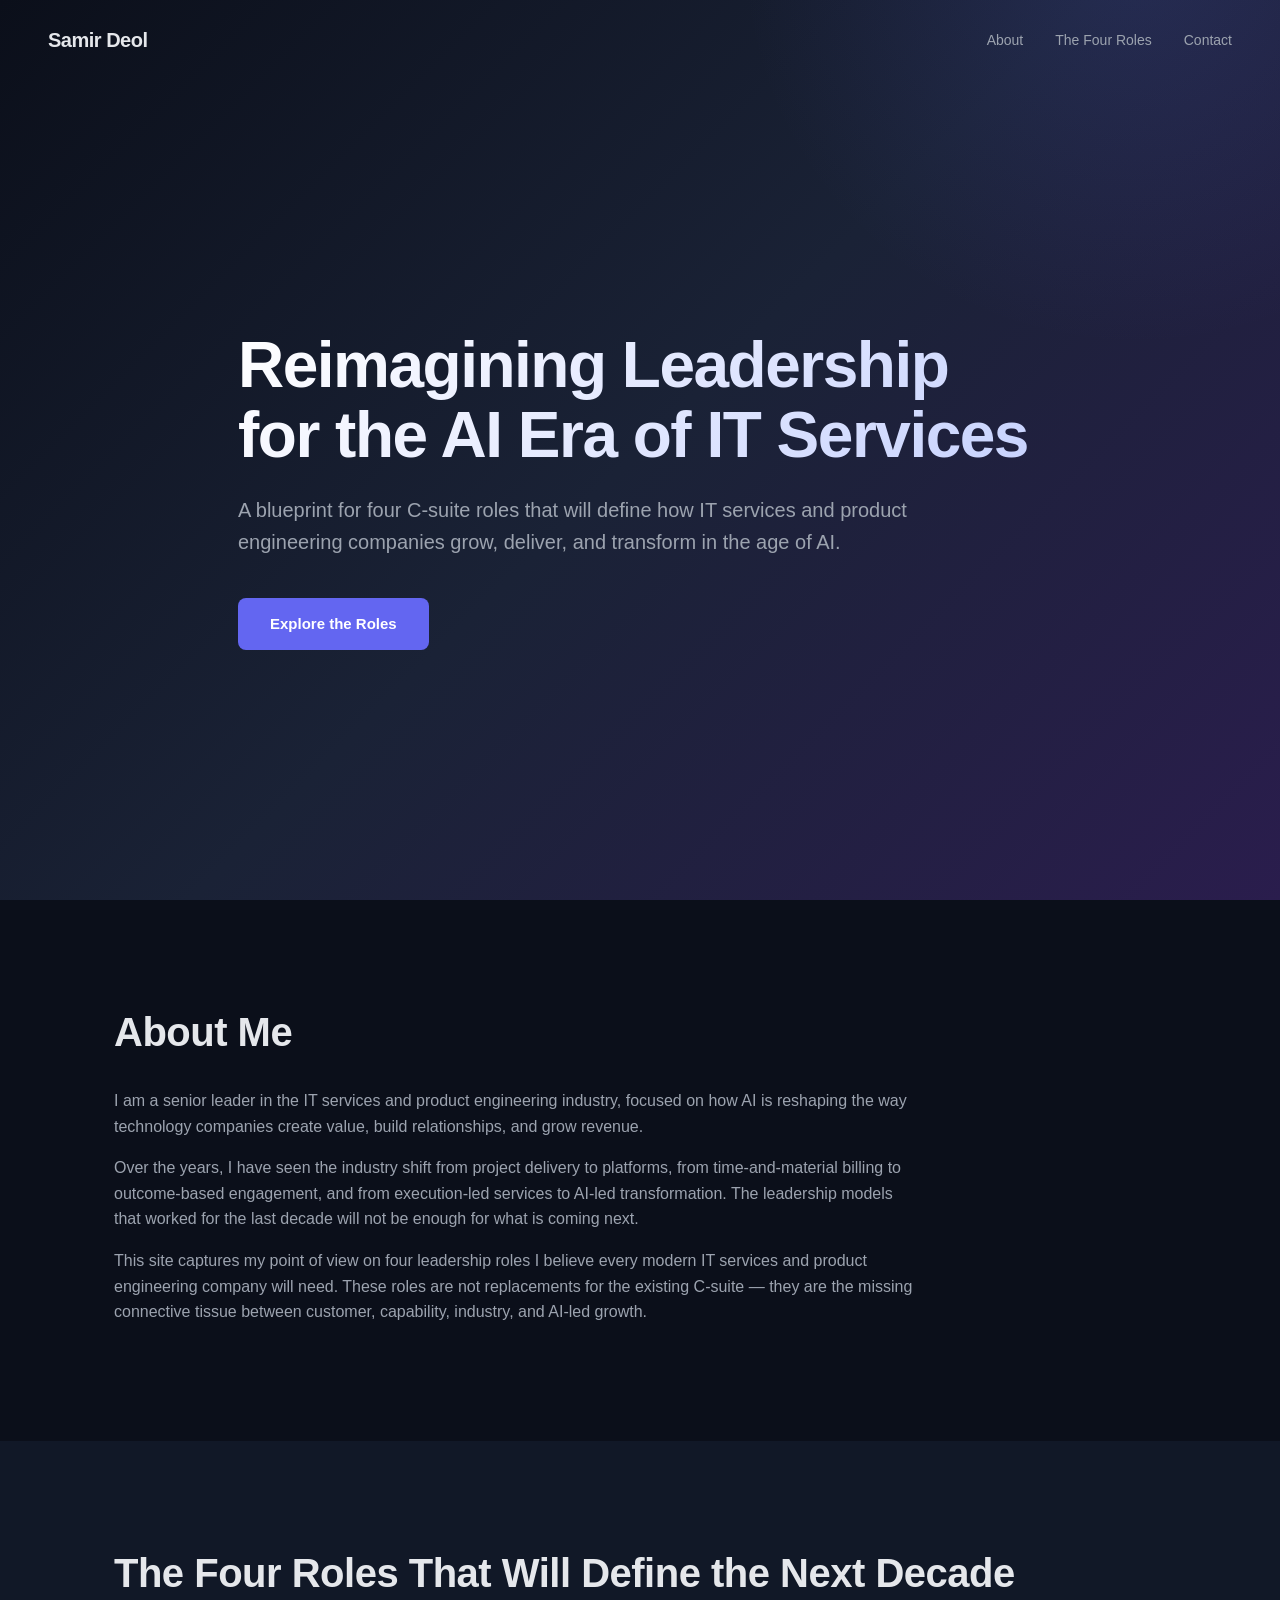
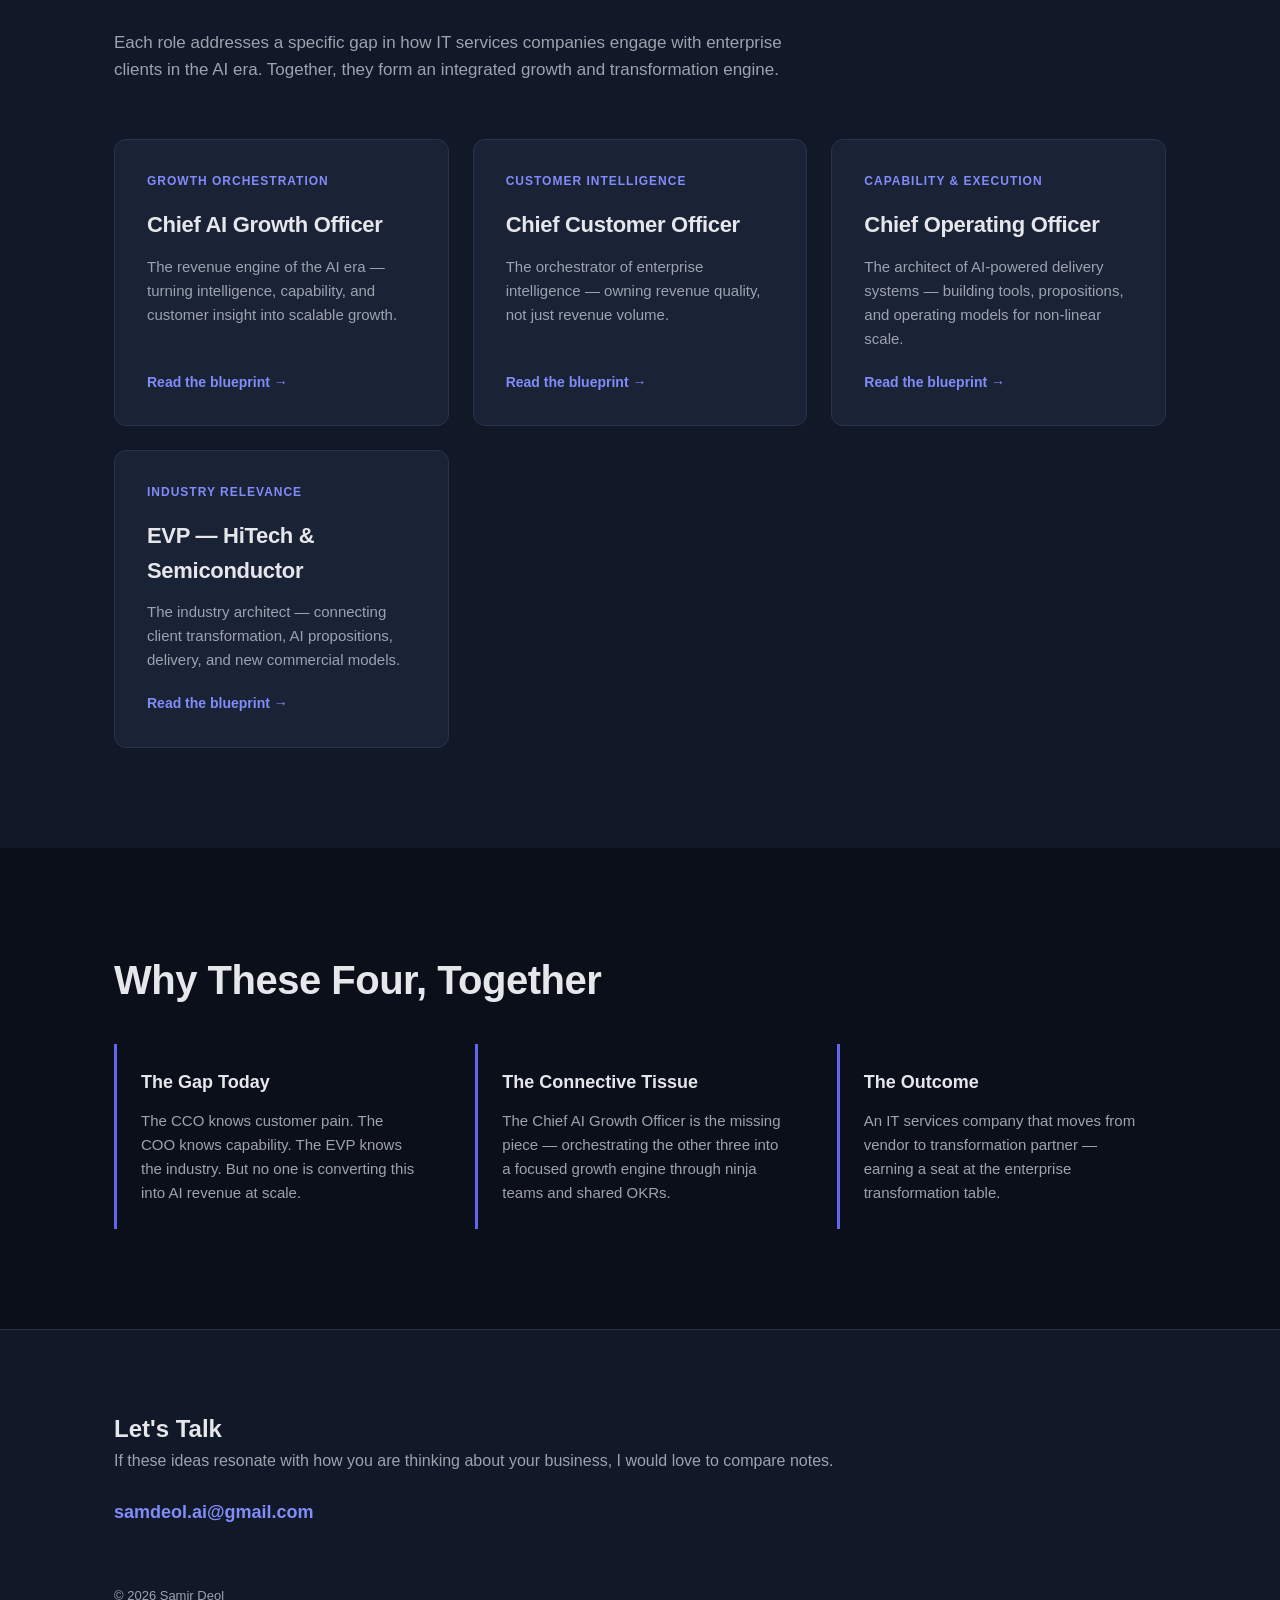
==== index.html @ c8ea37ca "First Commit First Commit" ====
<!DOCTYPE html>
<html lang="en">
<head>
<meta charset="UTF-8">
<meta name="viewport" content="width=device-width, initial-scale=1.0">
<title>Samir Deol — Future of IT Services Leadership</title>
<link rel="stylesheet" href="styles.css">
</head>
<body>
<header class="hero">
  <nav class="nav">
    <div class="brand">Samir Deol</div>
    <ul class="nav-links">
      <li><a href="#about">About</a></li>
      <li><a href="#roles">The Four Roles</a></li>
      <li><a href="#contact">Contact</a></li>
    </ul>
  </nav>
  <div class="hero-content">
    <h1>Reimagining Leadership for the AI Era of IT Services</h1>
    <p class="hero-tagline">A blueprint for four C-suite roles that will define how IT services and product engineering companies grow, deliver, and transform in the age of AI.</p>
    <a href="#roles" class="cta">Explore the Roles</a>
  </div>
</header>

<section id="about" class="about">
  <div class="container">
    <h2>About Me</h2>
    <p class="lead">I am a senior leader in the IT services and product engineering industry, focused on how AI is reshaping the way technology companies create value, build relationships, and grow revenue.</p>
    <p>Over the years, I have seen the industry shift from project delivery to platforms, from time-and-material billing to outcome-based engagement, and from execution-led services to AI-led transformation. The leadership models that worked for the last decade will not be enough for what is coming next.</p>
    <p>This site captures my point of view on four leadership roles I believe every modern IT services and product engineering company will need. These roles are not replacements for the existing C-suite — they are the missing connective tissue between customer, capability, industry, and AI-led growth.</p>
  </div>
</section>

<section id="roles" class="roles">
  <div class="container">
    <h2>The Four Roles That Will Define the Next Decade</h2>
    <p class="section-intro">Each role addresses a specific gap in how IT services companies engage with enterprise clients in the AI era. Together, they form an integrated growth and transformation engine.</p>

    <div class="role-grid">
      <a href="cago.html" class="role-card">
        <div class="role-tag">Growth Orchestration</div>
        <h3>Chief AI Growth Officer</h3>
        <p class="role-summary">The revenue engine of the AI era — turning intelligence, capability, and customer insight into scalable growth.</p>
        <span class="role-link">Read the blueprint →</span>
      </a>

      <a href="cco.html" class="role-card">
        <div class="role-tag">Customer Intelligence</div>
        <h3>Chief Customer Officer</h3>
        <p class="role-summary">The orchestrator of enterprise intelligence — owning revenue quality, not just revenue volume.</p>
        <span class="role-link">Read the blueprint →</span>
      </a>

      <a href="coo.html" class="role-card">
        <div class="role-tag">Capability & Execution</div>
        <h3>Chief Operating Officer</h3>
        <p class="role-summary">The architect of AI-powered delivery systems — building tools, propositions, and operating models for non-linear scale.</p>
        <span class="role-link">Read the blueprint →</span>
      </a>

      <a href="evp.html" class="role-card">
        <div class="role-tag">Industry Relevance</div>
        <h3>EVP — HiTech & Semiconductor</h3>
        <p class="role-summary">The industry architect — connecting client transformation, AI propositions, delivery, and new commercial models.</p>
        <span class="role-link">Read the blueprint →</span>
      </a>
    </div>
  </div>
</section>

<section class="philosophy">
  <div class="container">
    <h2>Why These Four, Together</h2>
    <div class="philosophy-grid">
      <div class="philosophy-item">
        <h4>The Gap Today</h4>
        <p>The CCO knows customer pain. The COO knows capability. The EVP knows the industry. But no one is converting this into AI revenue at scale.</p>
      </div>
      <div class="philosophy-item">
        <h4>The Connective Tissue</h4>
        <p>The Chief AI Growth Officer is the missing piece — orchestrating the other three into a focused growth engine through ninja teams and shared OKRs.</p>
      </div>
      <div class="philosophy-item">
        <h4>The Outcome</h4>
        <p>An IT services company that moves from vendor to transformation partner — earning a seat at the enterprise transformation table.</p>
      </div>
    </div>
  </div>
</section>

<footer id="contact">
  <div class="container">
    <h2>Let's Talk</h2>
    <p>If these ideas resonate with how you are thinking about your business, I would love to compare notes.</p>
    <p class="contact-email">samdeol.ai@gmail.com</p>
    <p class="copyright">© 2026 Samir Deol</p>
  </div>
</footer>

</body>
</html>
---- styles.css ----
* {
  margin: 0;
  padding: 0;
  box-sizing: border-box;
}

:root {
  --bg: #0b0f1a;
  --bg-alt: #111827;
  --surface: #1a2236;
  --text: #e5e7eb;
  --text-muted: #9ca3af;
  --accent: #6366f1;
  --accent-light: #818cf8;
  --accent-glow: rgba(99, 102, 241, 0.15);
  --border: #2a3349;
}

body {
  font-family: -apple-system, BlinkMacSystemFont, "Segoe UI", Roboto, Oxygen, Ubuntu, sans-serif;
  background: var(--bg);
  color: var(--text);
  line-height: 1.6;
  -webkit-font-smoothing: antialiased;
}

.container {
  max-width: 1100px;
  margin: 0 auto;
  padding: 0 24px;
}

/* Hero */
.hero {
  min-height: 100vh;
  background: linear-gradient(135deg, #0b0f1a 0%, #1a2236 50%, #2a1d4d 100%);
  position: relative;
  overflow: hidden;
  display: flex;
  flex-direction: column;
}

.hero::before {
  content: "";
  position: absolute;
  top: -50%;
  right: -20%;
  width: 800px;
  height: 800px;
  background: radial-gradient(circle, var(--accent-glow) 0%, transparent 70%);
  pointer-events: none;
}

.nav {
  display: flex;
  justify-content: space-between;
  align-items: center;
  padding: 24px 48px;
  position: relative;
  z-index: 10;
}

.brand {
  font-size: 20px;
  font-weight: 700;
  letter-spacing: -0.5px;
}

.nav-links {
  display: flex;
  list-style: none;
  gap: 32px;
}

.nav-links a {
  color: var(--text-muted);
  text-decoration: none;
  font-size: 14px;
  font-weight: 500;
  transition: color 0.2s;
}

.nav-links a:hover {
  color: var(--text);
}

.hero-content {
  flex: 1;
  display: flex;
  flex-direction: column;
  justify-content: center;
  max-width: 900px;
  margin: 0 auto;
  padding: 80px 48px;
  position: relative;
  z-index: 5;
}

.hero h1 {
  font-size: clamp(36px, 6vw, 64px);
  font-weight: 800;
  line-height: 1.1;
  letter-spacing: -1.5px;
  margin-bottom: 24px;
  background: linear-gradient(135deg, #fff 0%, #c7d2fe 100%);
  -webkit-background-clip: text;
  background-clip: text;
  -webkit-text-fill-color: transparent;
}

.hero-tagline {
  font-size: clamp(16px, 2vw, 20px);
  color: var(--text-muted);
  max-width: 700px;
  margin-bottom: 40px;
}

.cta {
  display: inline-block;
  padding: 14px 32px;
  background: var(--accent);
  color: #fff;
  text-decoration: none;
  border-radius: 8px;
  font-weight: 600;
  font-size: 15px;
  transition: all 0.2s;
  width: fit-content;
}

.cta:hover {
  background: var(--accent-light);
  transform: translateY(-2px);
  box-shadow: 0 10px 30px var(--accent-glow);
}

/* Sections */
section {
  padding: 100px 0;
}

section h2 {
  font-size: clamp(28px, 4vw, 40px);
  font-weight: 700;
  margin-bottom: 24px;
  letter-spacing: -0.5px;
}

.lead {
  font-size: 20px;
  color: var(--text);
  margin-bottom: 20px;
}

.about p {
  color: var(--text-muted);
  margin-bottom: 16px;
  max-width: 800px;
  font-size: 16px;
}

.section-intro {
  color: var(--text-muted);
  font-size: 17px;
  max-width: 700px;
  margin-bottom: 56px;
}

/* Roles grid */
.roles {
  background: var(--bg-alt);
}

.role-grid {
  display: grid;
  grid-template-columns: repeat(auto-fit, minmax(280px, 1fr));
  gap: 24px;
}

.role-card {
  background: var(--surface);
  border: 1px solid var(--border);
  border-radius: 12px;
  padding: 32px;
  text-decoration: none;
  color: var(--text);
  transition: all 0.3s;
  display: flex;
  flex-direction: column;
}

.role-card:hover {
  transform: translateY(-4px);
  border-color: var(--accent);
  box-shadow: 0 20px 40px rgba(0, 0, 0, 0.3);
}

.role-tag {
  display: inline-block;
  font-size: 12px;
  font-weight: 600;
  text-transform: uppercase;
  letter-spacing: 1px;
  color: var(--accent-light);
  margin-bottom: 16px;
}

.role-card h3 {
  font-size: 22px;
  font-weight: 700;
  margin-bottom: 12px;
  letter-spacing: -0.3px;
}

.role-summary {
  color: var(--text-muted);
  font-size: 15px;
  margin-bottom: 20px;
  flex: 1;
}

.role-link {
  color: var(--accent-light);
  font-weight: 600;
  font-size: 14px;
}

/* Philosophy */
.philosophy {
  background: var(--bg);
}

.philosophy-grid {
  display: grid;
  grid-template-columns: repeat(auto-fit, minmax(260px, 1fr));
  gap: 32px;
  margin-top: 32px;
}

.philosophy-item {
  padding: 24px;
  border-left: 3px solid var(--accent);
}

.philosophy-item h4 {
  font-size: 18px;
  font-weight: 700;
  margin-bottom: 12px;
}

.philosophy-item p {
  color: var(--text-muted);
  font-size: 15px;
}

/* Footer */
footer {
  background: var(--bg-alt);
  padding: 80px 0 40px;
  border-top: 1px solid var(--border);
}

footer p {
  color: var(--text-muted);
  margin-bottom: 16px;
}

.contact-email {
  font-size: 18px;
  color: var(--accent-light) !important;
  font-weight: 600;
  margin-top: 24px !important;
}

.copyright {
  margin-top: 60px;
  font-size: 13px;
}

/* Role detail pages */
.role-page {
  background: var(--bg);
  min-height: 100vh;
}

.role-header {
  background: linear-gradient(135deg, #0b0f1a 0%, #1a2236 60%, #2a1d4d 100%);
  padding: 60px 0 80px;
  position: relative;
  overflow: hidden;
}

.role-header::before {
  content: "";
  position: absolute;
  top: -100px;
  right: -100px;
  width: 500px;
  height: 500px;
  background: radial-gradient(circle, var(--accent-glow) 0%, transparent 70%);
  pointer-events: none;
}

.back-link {
  display: inline-block;
  color: var(--text-muted);
  text-decoration: none;
  font-size: 14px;
  margin-bottom: 32px;
  transition: color 0.2s;
}

.back-link:hover {
  color: var(--accent-light);
}

.role-header h1 {
  font-size: clamp(32px, 5vw, 52px);
  font-weight: 800;
  letter-spacing: -1px;
  margin-bottom: 16px;
  line-height: 1.1;
}

.role-header .subtitle {
  font-size: clamp(16px, 2vw, 20px);
  color: var(--text-muted);
  max-width: 700px;
}

.role-content {
  padding: 80px 0;
  max-width: 880px;
  margin: 0 auto;
}

.role-content h2 {
  font-size: 28px;
  margin: 48px 0 16px;
  letter-spacing: -0.3px;
}

.role-content h2:first-child {
  margin-top: 0;
}

.role-content h3 {
  font-size: 20px;
  margin: 32px 0 12px;
  color: var(--accent-light);
}

.role-content p {
  color: var(--text-muted);
  margin-bottom: 16px;
  font-size: 16px;
}

.role-content ul {
  margin: 16px 0 24px 24px;
  color: var(--text-muted);
}

.role-content li {
  margin-bottom: 8px;
}

.role-content blockquote {
  border-left: 3px solid var(--accent);
  padding: 16px 24px;
  margin: 24px 0;
  background: var(--surface);
  border-radius: 0 8px 8px 0;
  font-style: italic;
  color: var(--text);
}

.kpi-block {
  background: var(--surface);
  border: 1px solid var(--border);
  border-radius: 12px;
  padding: 28px;
  margin: 24px 0;
}

.kpi-block h3 {
  margin-top: 0;
  color: var(--accent-light);
}

.timeline {
  display: grid;
  grid-template-columns: repeat(auto-fit, minmax(240px, 1fr));
  gap: 20px;
  margin: 32px 0;
}

.timeline-item {
  background: var(--surface);
  border: 1px solid var(--border);
  border-radius: 12px;
  padding: 24px;
}

.timeline-item .phase {
  font-size: 12px;
  font-weight: 700;
  text-transform: uppercase;
  letter-spacing: 1px;
  color: var(--accent-light);
  margin-bottom: 8px;
}

.timeline-item h4 {
  font-size: 18px;
  margin-bottom: 12px;
}

.timeline-item ul {
  margin: 0 0 0 18px;
  font-size: 14px;
}

@media (max-width: 768px) {
  .nav {
    padding: 20px 24px;
  }
  .nav-links {
    gap: 20px;
  }
  .hero-content {
    padding: 40px 24px;
  }
  section {
    padding: 60px 0;
  }
}
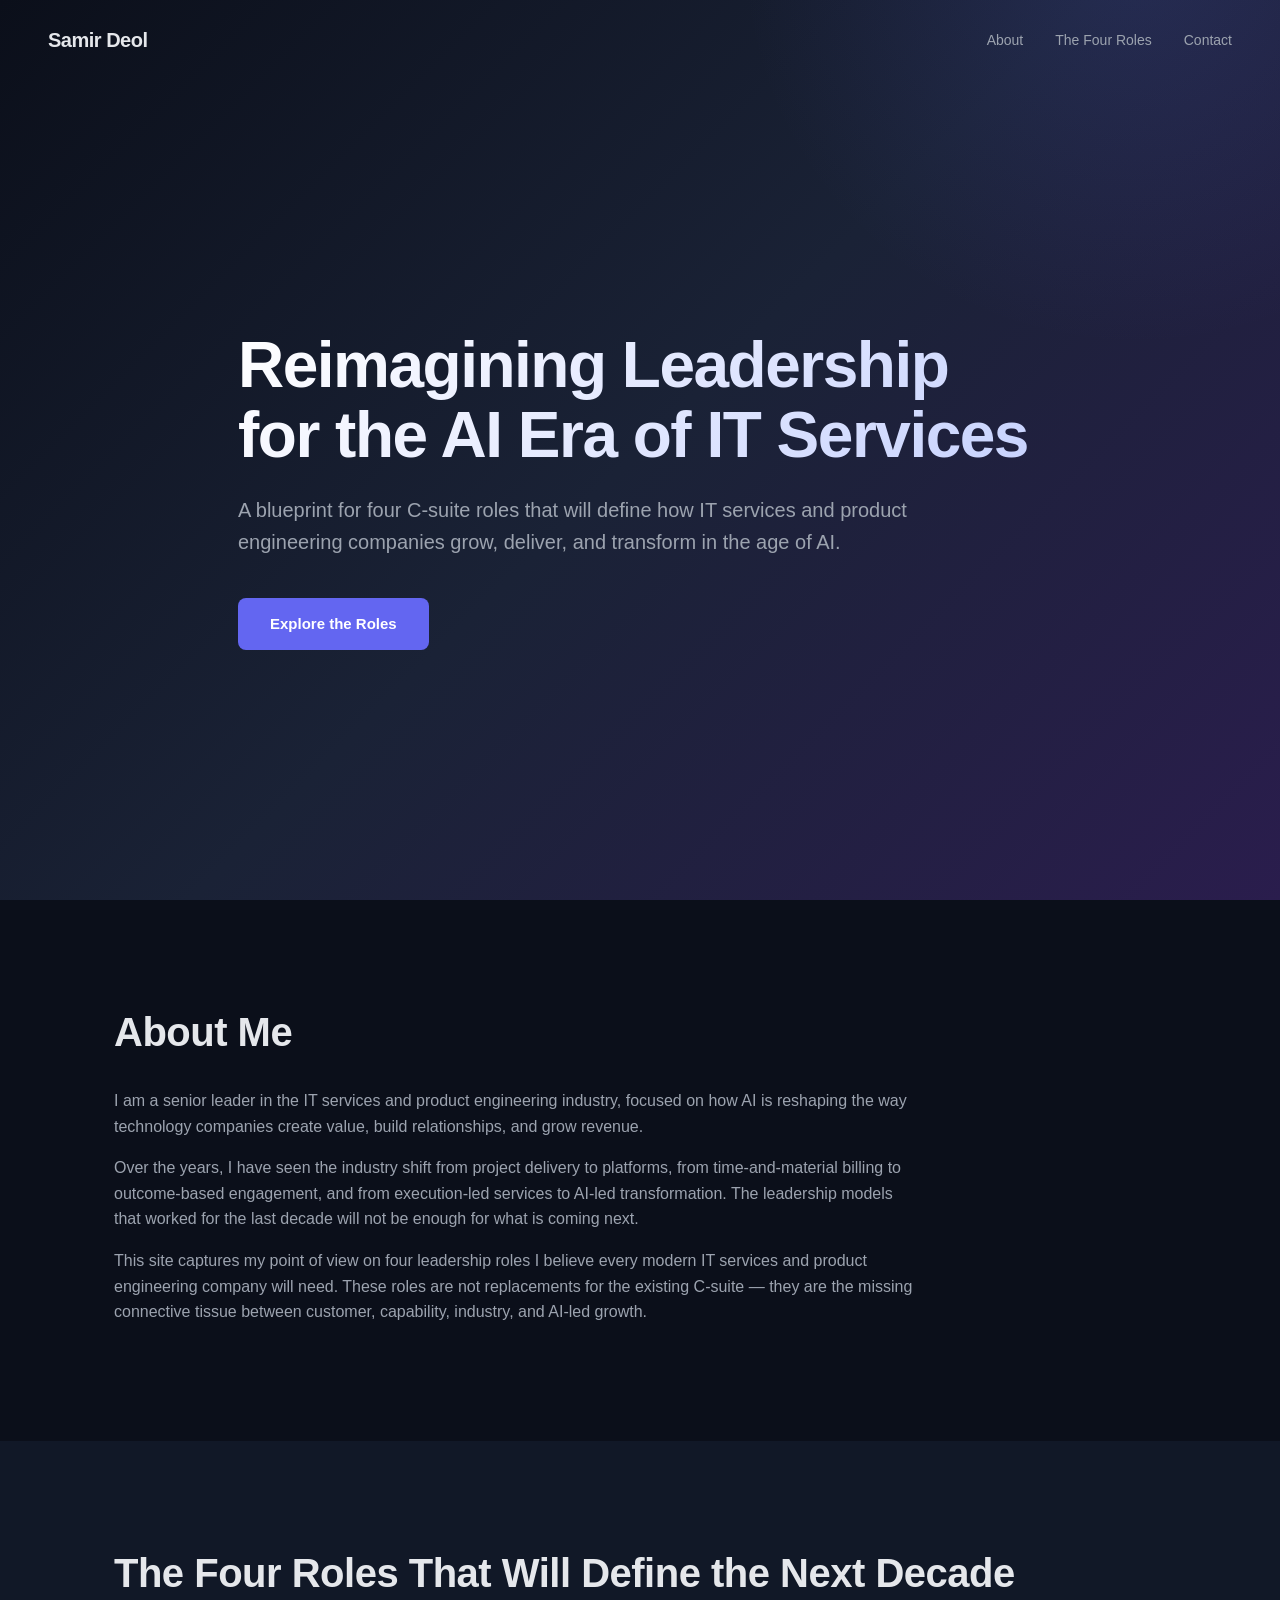
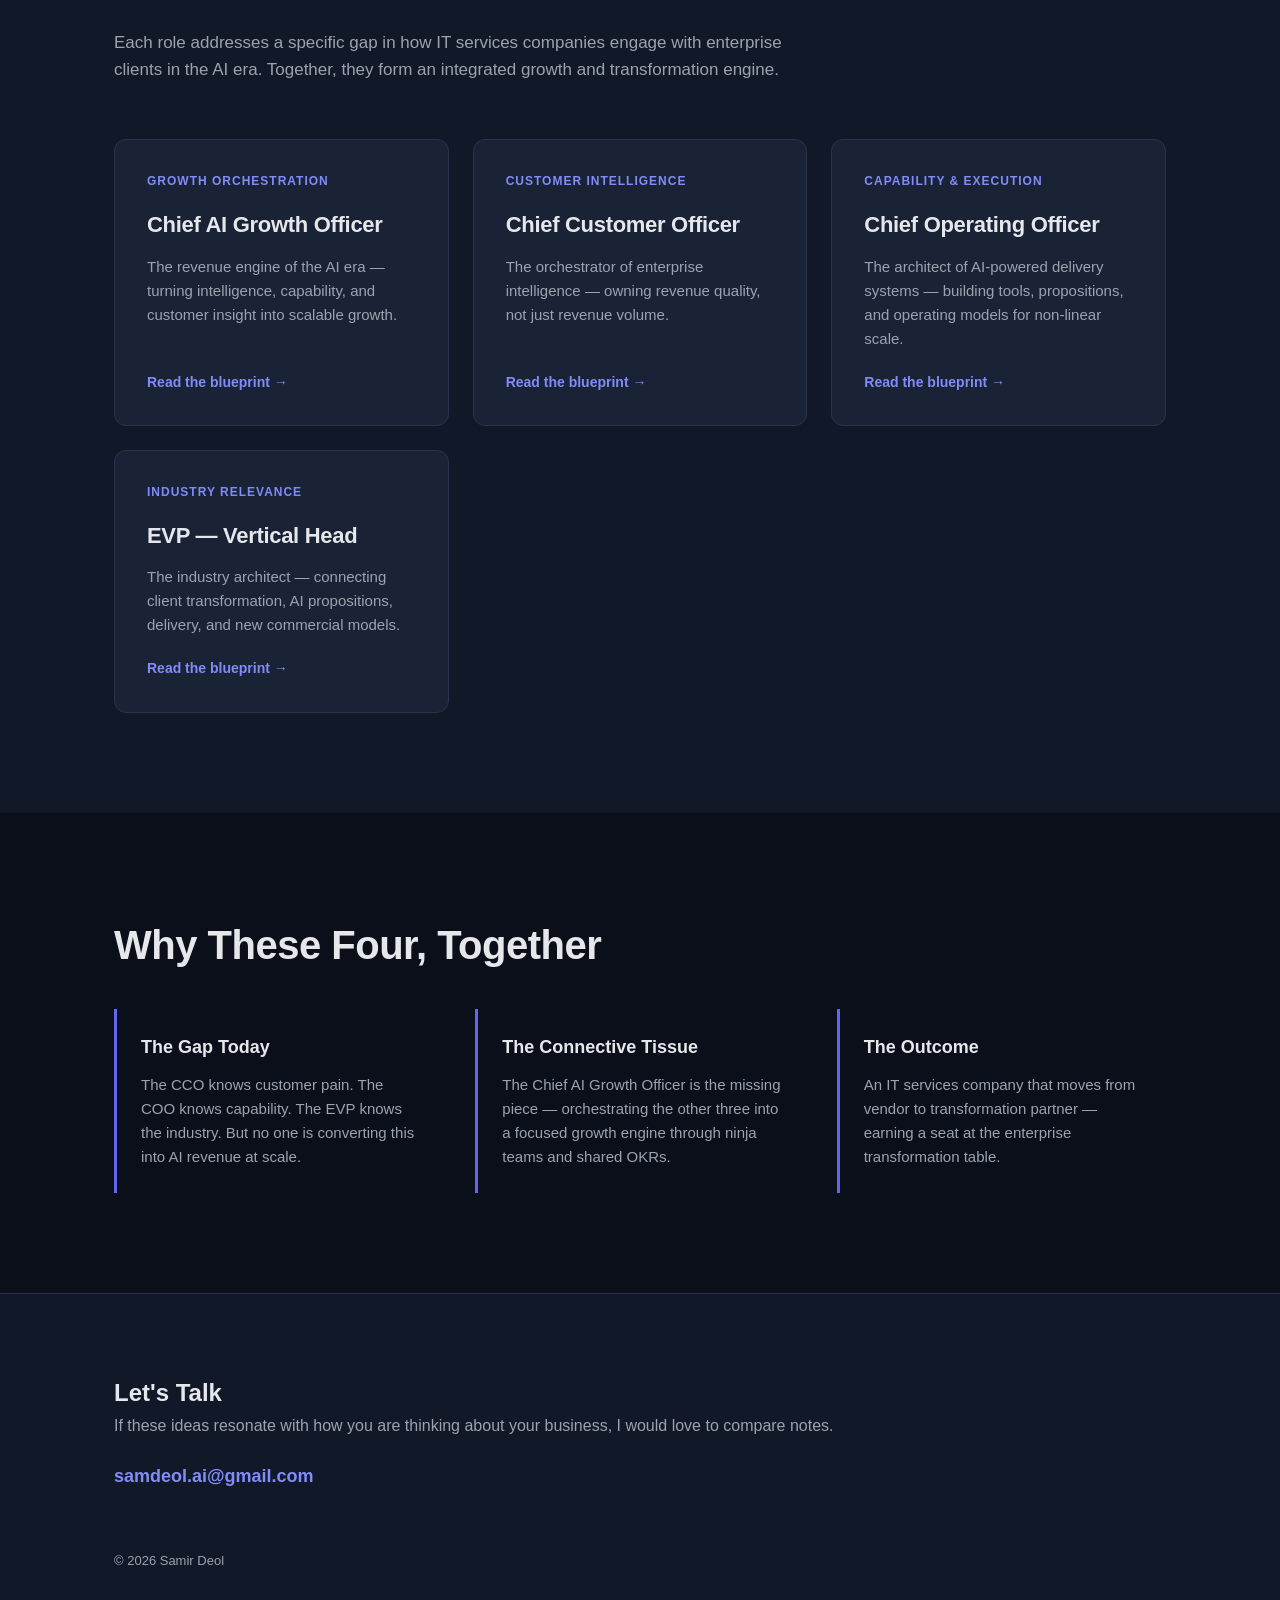
==== commit 2f1b3d73: "Update index.html" ====
--- a/index.html
+++ b/index.html
@@ -1,102 +1,119 @@
 <!DOCTYPE html>
 <html lang="en">
+
 <head>
-<meta charset="UTF-8">
-<meta name="viewport" content="width=device-width, initial-scale=1.0">
-<title>Samir Deol — Future of IT Services Leadership</title>
-<link rel="stylesheet" href="styles.css">
+  <meta charset="UTF-8">
+  <meta name="viewport" content="width=device-width, initial-scale=1.0">
+  <title>Samir Deol — Future of IT Services Leadership</title>
+  <link rel="stylesheet" href="styles.css">
 </head>
+
 <body>
-<header class="hero">
-  <nav class="nav">
-    <div class="brand">Samir Deol</div>
-    <ul class="nav-links">
-      <li><a href="#about">About</a></li>
-      <li><a href="#roles">The Four Roles</a></li>
-      <li><a href="#contact">Contact</a></li>
-    </ul>
-  </nav>
-  <div class="hero-content">
-    <h1>Reimagining Leadership for the AI Era of IT Services</h1>
-    <p class="hero-tagline">A blueprint for four C-suite roles that will define how IT services and product engineering companies grow, deliver, and transform in the age of AI.</p>
-    <a href="#roles" class="cta">Explore the Roles</a>
-  </div>
-</header>
+  <header class="hero">
+    <nav class="nav">
+      <div class="brand">Samir Deol</div>
+      <ul class="nav-links">
+        <li><a href="#about">About</a></li>
+        <li><a href="#roles">The Four Roles</a></li>
+        <li><a href="#contact">Contact</a></li>
+      </ul>
+    </nav>
+    <div class="hero-content">
+      <h1>Reimagining Leadership for the AI Era of IT Services</h1>
+      <p class="hero-tagline">A blueprint for four C-suite roles that will define how IT services and product
+        engineering companies grow, deliver, and transform in the age of AI.</p>
+      <a href="#roles" class="cta">Explore the Roles</a>
+    </div>
+  </header>
 
-<section id="about" class="about">
-  <div class="container">
-    <h2>About Me</h2>
-    <p class="lead">I am a senior leader in the IT services and product engineering industry, focused on how AI is reshaping the way technology companies create value, build relationships, and grow revenue.</p>
-    <p>Over the years, I have seen the industry shift from project delivery to platforms, from time-and-material billing to outcome-based engagement, and from execution-led services to AI-led transformation. The leadership models that worked for the last decade will not be enough for what is coming next.</p>
-    <p>This site captures my point of view on four leadership roles I believe every modern IT services and product engineering company will need. These roles are not replacements for the existing C-suite — they are the missing connective tissue between customer, capability, industry, and AI-led growth.</p>
-  </div>
-</section>
+  <section id="about" class="about">
+    <div class="container">
+      <h2>About Me</h2>
+      <p class="lead">I am a senior leader in the IT services and product engineering industry, focused on how AI is
+        reshaping the way technology companies create value, build relationships, and grow revenue.</p>
+      <p>Over the years, I have seen the industry shift from project delivery to platforms, from time-and-material
+        billing to outcome-based engagement, and from execution-led services to AI-led transformation. The leadership
+        models that worked for the last decade will not be enough for what is coming next.</p>
+      <p>This site captures my point of view on four leadership roles I believe every modern IT services and product
+        engineering company will need. These roles are not replacements for the existing C-suite — they are the missing
+        connective tissue between customer, capability, industry, and AI-led growth.</p>
+    </div>
+  </section>
 
-<section id="roles" class="roles">
-  <div class="container">
-    <h2>The Four Roles That Will Define the Next Decade</h2>
-    <p class="section-intro">Each role addresses a specific gap in how IT services companies engage with enterprise clients in the AI era. Together, they form an integrated growth and transformation engine.</p>
+  <section id="roles" class="roles">
+    <div class="container">
+      <h2>The Four Roles That Will Define the Next Decade</h2>
+      <p class="section-intro">Each role addresses a specific gap in how IT services companies engage with enterprise
+        clients in the AI era. Together, they form an integrated growth and transformation engine.</p>
 
-    <div class="role-grid">
-      <a href="cago.html" class="role-card">
-        <div class="role-tag">Growth Orchestration</div>
-        <h3>Chief AI Growth Officer</h3>
-        <p class="role-summary">The revenue engine of the AI era — turning intelligence, capability, and customer insight into scalable growth.</p>
-        <span class="role-link">Read the blueprint →</span>
-      </a>
+      <div class="role-grid">
+        <a href="cago.html" class="role-card">
+          <div class="role-tag">Growth Orchestration</div>
+          <h3>Chief AI Growth Officer</h3>
+          <p class="role-summary">The revenue engine of the AI era — turning intelligence, capability, and customer
+            insight into scalable growth.</p>
+          <span class="role-link">Read the blueprint →</span>
+        </a>
 
-      <a href="cco.html" class="role-card">
-        <div class="role-tag">Customer Intelligence</div>
-        <h3>Chief Customer Officer</h3>
-        <p class="role-summary">The orchestrator of enterprise intelligence — owning revenue quality, not just revenue volume.</p>
-        <span class="role-link">Read the blueprint →</span>
-      </a>
+        <a href="cco.html" class="role-card">
+          <div class="role-tag">Customer Intelligence</div>
+          <h3>Chief Customer Officer</h3>
+          <p class="role-summary">The orchestrator of enterprise intelligence — owning revenue quality, not just revenue
+            volume.</p>
+          <span class="role-link">Read the blueprint →</span>
+        </a>
 
-      <a href="coo.html" class="role-card">
-        <div class="role-tag">Capability & Execution</div>
-        <h3>Chief Operating Officer</h3>
-        <p class="role-summary">The architect of AI-powered delivery systems — building tools, propositions, and operating models for non-linear scale.</p>
-        <span class="role-link">Read the blueprint →</span>
-      </a>
+        <a href="coo.html" class="role-card">
+          <div class="role-tag">Capability & Execution</div>
+          <h3>Chief Operating Officer</h3>
+          <p class="role-summary">The architect of AI-powered delivery systems — building tools, propositions, and
+            operating models for non-linear scale.</p>
+          <span class="role-link">Read the blueprint →</span>
+        </a>
 
-      <a href="evp.html" class="role-card">
-        <div class="role-tag">Industry Relevance</div>
-        <h3>EVP — HiTech & Semiconductor</h3>
-        <p class="role-summary">The industry architect — connecting client transformation, AI propositions, delivery, and new commercial models.</p>
-        <span class="role-link">Read the blueprint →</span>
-      </a>
-    </div>
-  </div>
-</section>
-
-<section class="philosophy">
-  <div class="container">
-    <h2>Why These Four, Together</h2>
-    <div class="philosophy-grid">
-      <div class="philosophy-item">
-        <h4>The Gap Today</h4>
-        <p>The CCO knows customer pain. The COO knows capability. The EVP knows the industry. But no one is converting this into AI revenue at scale.</p>
-      </div>
-      <div class="philosophy-item">
-        <h4>The Connective Tissue</h4>
-        <p>The Chief AI Growth Officer is the missing piece — orchestrating the other three into a focused growth engine through ninja teams and shared OKRs.</p>
-      </div>
-      <div class="philosophy-item">
-        <h4>The Outcome</h4>
-        <p>An IT services company that moves from vendor to transformation partner — earning a seat at the enterprise transformation table.</p>
+        <a href="evp.html" class="role-card">
+          <div class="role-tag">Industry Relevance</div>
+          <h3>EVP — Vertical Head</h3>
+          <p class="role-summary">The industry architect — connecting client transformation, AI propositions, delivery,
+            and new commercial models.</p>
+          <span class="role-link">Read the blueprint →</span>
+        </a>
       </div>
     </div>
-  </div>
-</section>
+  </section>
 
-<footer id="contact">
-  <div class="container">
-    <h2>Let's Talk</h2>
-    <p>If these ideas resonate with how you are thinking about your business, I would love to compare notes.</p>
-    <p class="contact-email">samdeol.ai@gmail.com</p>
-    <p class="copyright">© 2026 Samir Deol</p>
-  </div>
-</footer>
+  <section class="philosophy">
+    <div class="container">
+      <h2>Why These Four, Together</h2>
+      <div class="philosophy-grid">
+        <div class="philosophy-item">
+          <h4>The Gap Today</h4>
+          <p>The CCO knows customer pain. The COO knows capability. The EVP knows the industry. But no one is converting
+            this into AI revenue at scale.</p>
+        </div>
+        <div class="philosophy-item">
+          <h4>The Connective Tissue</h4>
+          <p>The Chief AI Growth Officer is the missing piece — orchestrating the other three into a focused growth
+            engine through ninja teams and shared OKRs.</p>
+        </div>
+        <div class="philosophy-item">
+          <h4>The Outcome</h4>
+          <p>An IT services company that moves from vendor to transformation partner — earning a seat at the enterprise
+            transformation table.</p>
+        </div>
+      </div>
+    </div>
+  </section>
+
+  <footer id="contact">
+    <div class="container">
+      <h2>Let's Talk</h2>
+      <p>If these ideas resonate with how you are thinking about your business, I would love to compare notes.</p>
+      <p class="contact-email">samdeol.ai@gmail.com</p>
+      <p class="copyright">© 2026 Samir Deol</p>
+    </div>
+  </footer>
 
 </body>
-</html>
+
+</html>
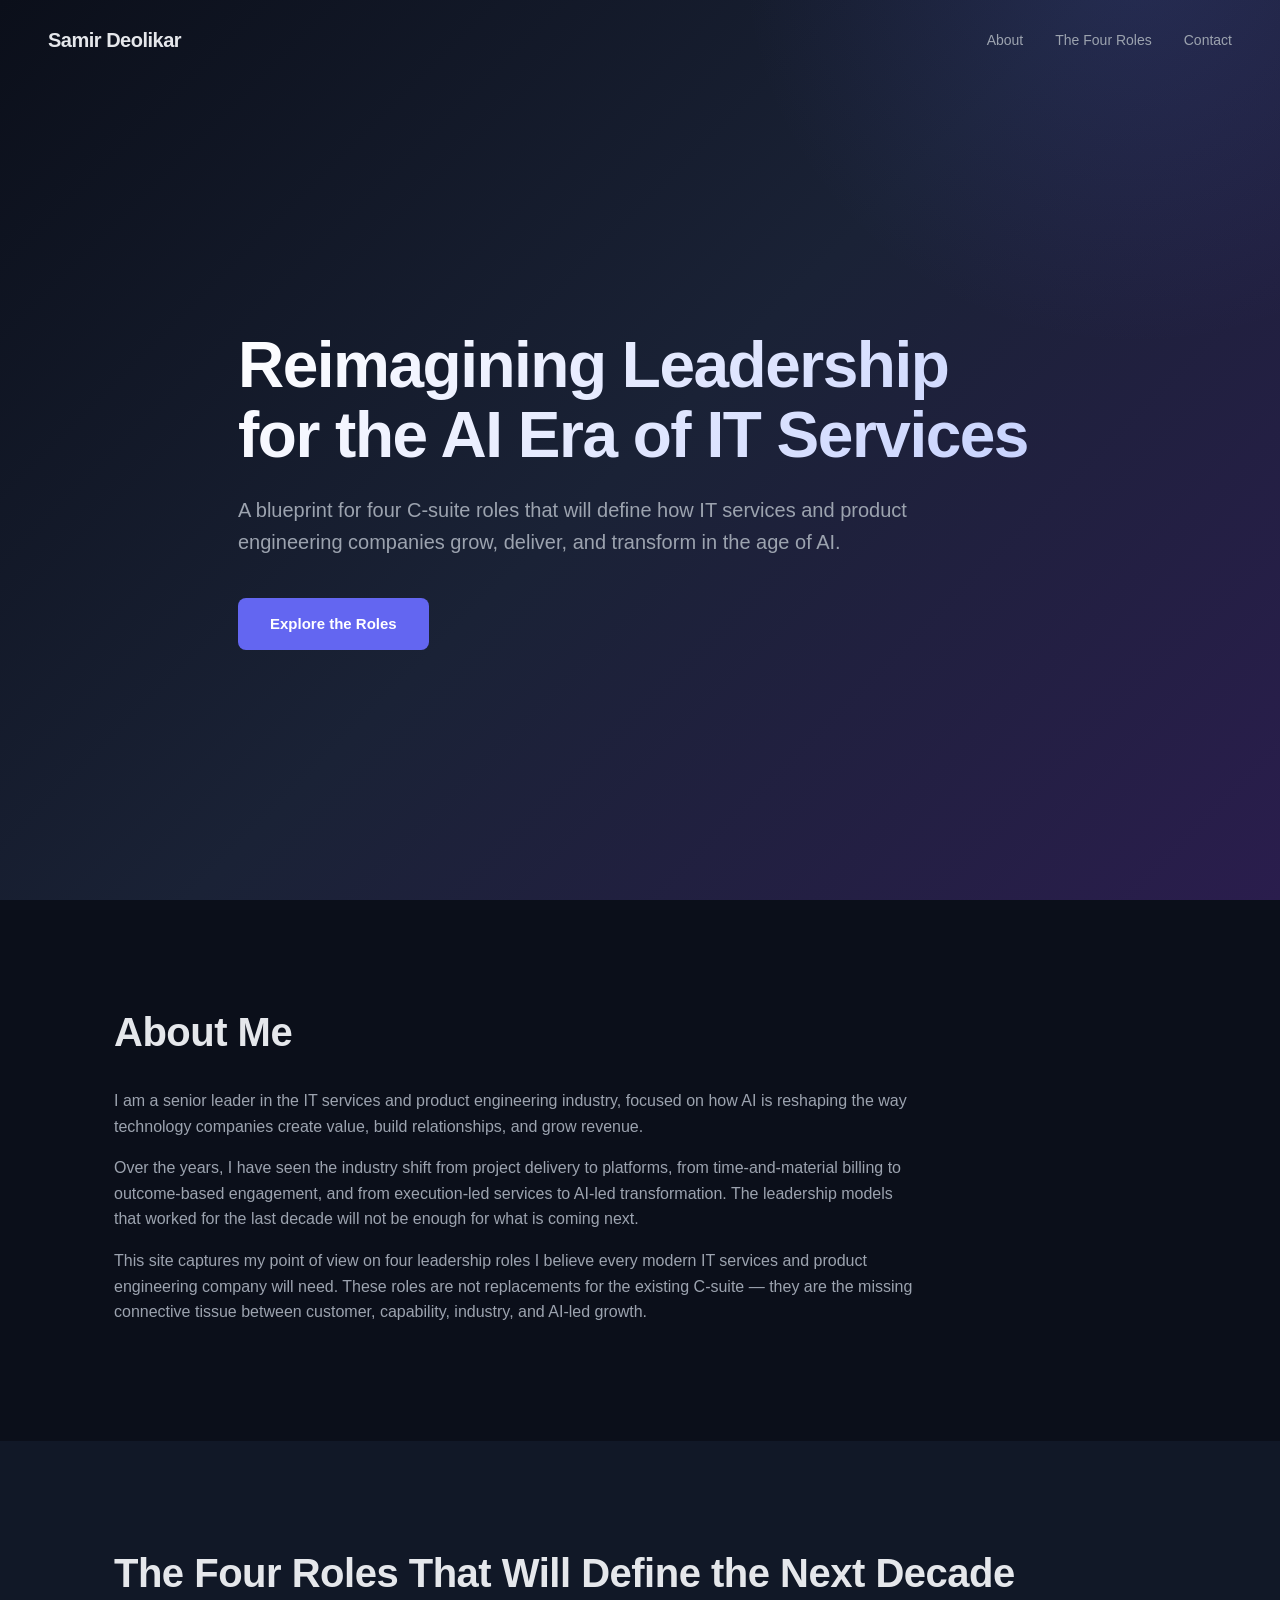
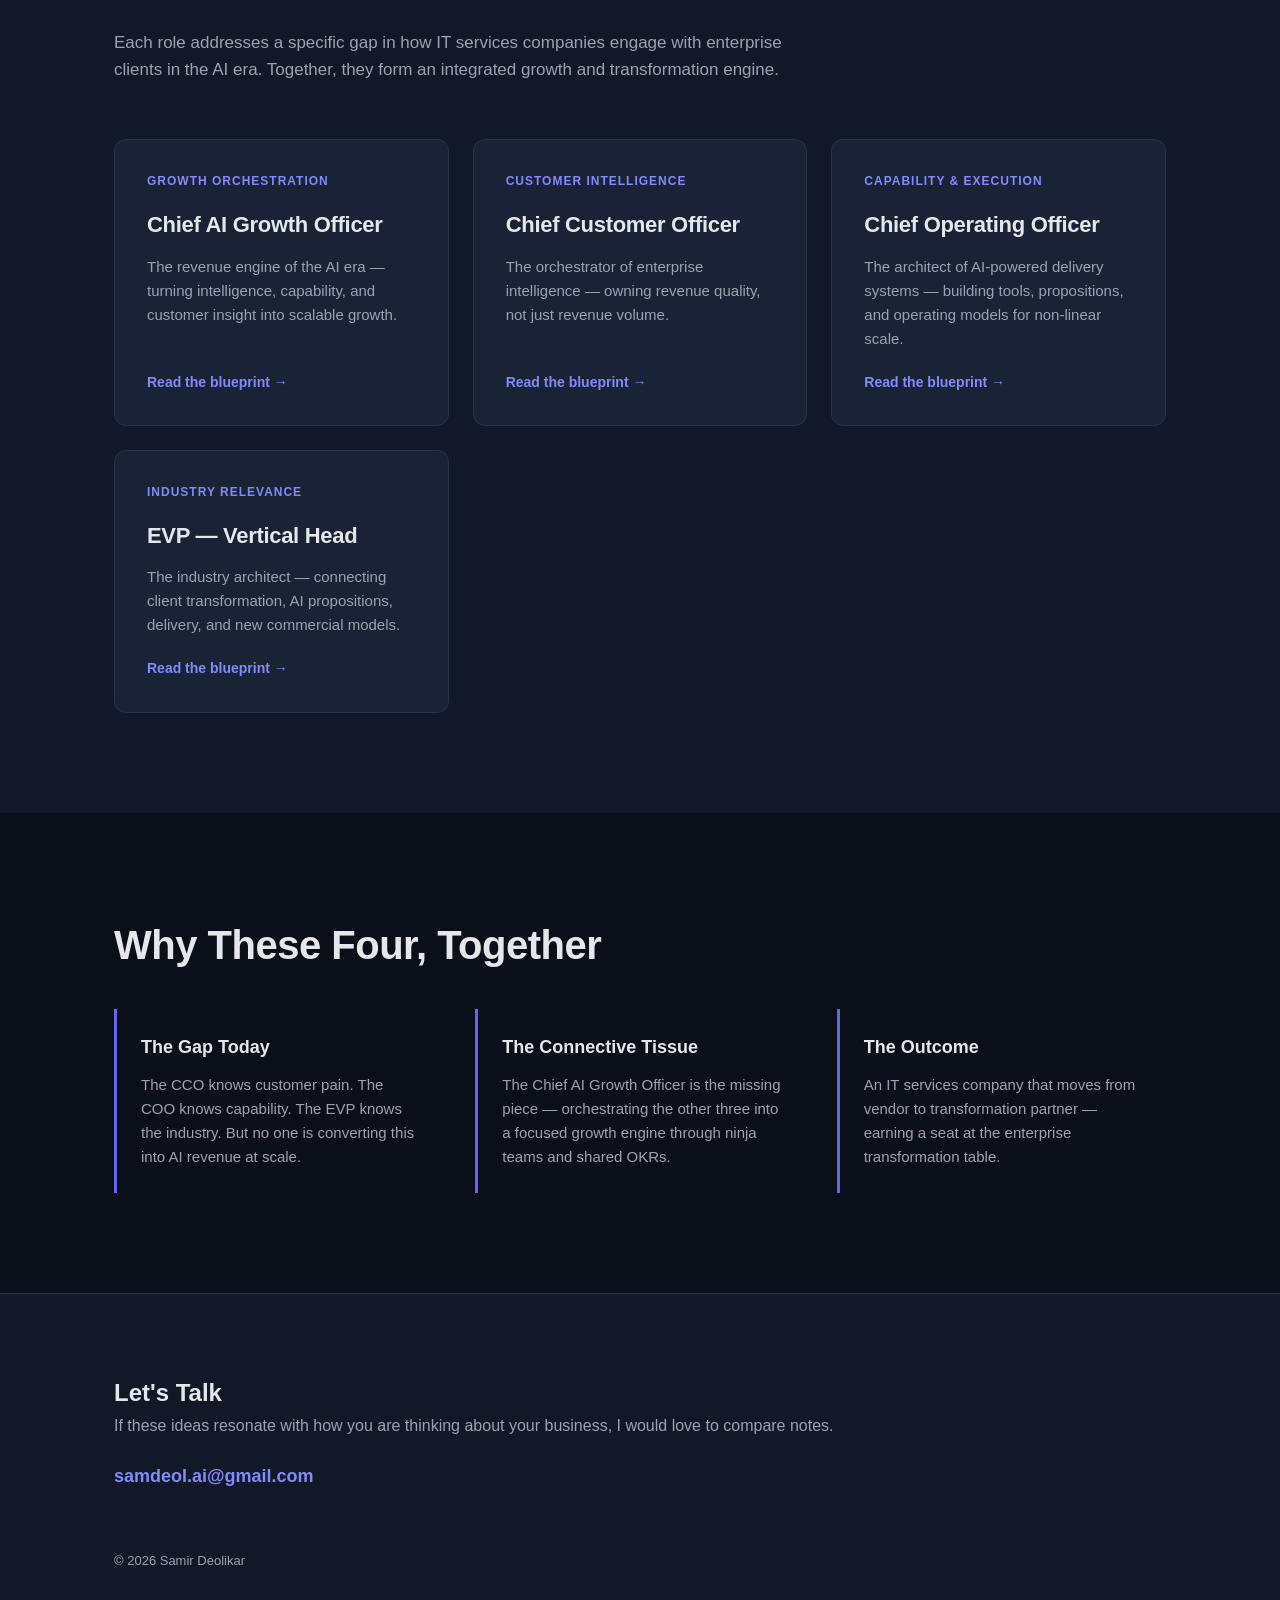
==== commit 36cb73be: "Dashboard Section" ====
--- a/index.html
+++ b/index.html
@@ -4,14 +4,14 @@
 <head>
   <meta charset="UTF-8">
   <meta name="viewport" content="width=device-width, initial-scale=1.0">
-  <title>Samir Deol — Future of IT Services Leadership</title>
+  <title>Samir Deolikarikar — Future of IT Services Leadership</title>
   <link rel="stylesheet" href="styles.css">
 </head>
 
 <body>
   <header class="hero">
     <nav class="nav">
-      <div class="brand">Samir Deol</div>
+      <div class="brand">Samir Deolikar</div>
       <ul class="nav-links">
         <li><a href="#about">About</a></li>
         <li><a href="#roles">The Four Roles</a></li>
@@ -110,7 +110,7 @@
       <h2>Let's Talk</h2>
       <p>If these ideas resonate with how you are thinking about your business, I would love to compare notes.</p>
       <p class="contact-email">samdeol.ai@gmail.com</p>
-      <p class="copyright">© 2026 Samir Deol</p>
+      <p class="copyright">© 2026 Samir Deolikar</p>
     </div>
   </footer>
 
--- a/styles.css
+++ b/styles.css
@@ -419,6 +419,148 @@
 .timeline-item ul {
   margin: 0 0 0 18px;
   font-size: 14px;
+}
+
+/* Dashboard */
+.dashboard-grid {
+  display: grid;
+  grid-template-columns: repeat(auto-fit, minmax(220px, 1fr));
+  gap: 16px;
+  margin: 24px 0 32px;
+}
+
+.dashboard-card {
+  background: linear-gradient(135deg, var(--surface) 0%, #202a44 100%);
+  border: 1px solid var(--border);
+  border-radius: 12px;
+  padding: 20px 22px;
+  position: relative;
+  overflow: hidden;
+}
+
+.dashboard-card::before {
+  content: "";
+  position: absolute;
+  top: 0;
+  left: 0;
+  width: 4px;
+  height: 100%;
+  background: var(--accent);
+}
+
+.dashboard-card .metric-label {
+  font-size: 11px;
+  font-weight: 700;
+  text-transform: uppercase;
+  letter-spacing: 1px;
+  color: var(--text-muted);
+  margin-bottom: 10px;
+}
+
+.dashboard-card .metric-value {
+  font-size: 28px;
+  font-weight: 800;
+  color: var(--text);
+  letter-spacing: -0.5px;
+  margin-bottom: 6px;
+  background: linear-gradient(135deg, #fff 0%, #c7d2fe 100%);
+  -webkit-background-clip: text;
+  background-clip: text;
+  -webkit-text-fill-color: transparent;
+}
+
+.dashboard-card .metric-trend {
+  font-size: 13px;
+  color: #4ade80;
+  font-weight: 600;
+}
+
+.dashboard-card .metric-trend.neutral {
+  color: var(--accent-light);
+}
+
+.dashboard-card .metric-sub {
+  font-size: 12px;
+  color: var(--text-muted);
+  margin-top: 4px;
+}
+
+/* Cadence */
+.cadence-grid {
+  display: grid;
+  grid-template-columns: repeat(auto-fit, minmax(240px, 1fr));
+  gap: 20px;
+  margin: 24px 0 32px;
+}
+
+.cadence-card {
+  background: var(--surface);
+  border: 1px solid var(--border);
+  border-radius: 12px;
+  padding: 24px;
+}
+
+.cadence-card .cadence-rhythm {
+  display: inline-block;
+  font-size: 11px;
+  font-weight: 700;
+  text-transform: uppercase;
+  letter-spacing: 1.2px;
+  color: var(--accent-light);
+  background: rgba(99, 102, 241, 0.12);
+  padding: 4px 10px;
+  border-radius: 4px;
+  margin-bottom: 14px;
+}
+
+.cadence-card h4 {
+  font-size: 17px;
+  font-weight: 700;
+  margin-bottom: 12px;
+}
+
+.cadence-card ul {
+  margin: 0 0 0 18px;
+  font-size: 14px;
+}
+
+.cadence-card li {
+  margin-bottom: 6px;
+}
+
+/* Revenue activity flow */
+.activity-flow {
+  display: grid;
+  grid-template-columns: repeat(auto-fit, minmax(180px, 1fr));
+  gap: 12px;
+  margin: 24px 0 32px;
+}
+
+.activity-step {
+  background: var(--surface);
+  border: 1px solid var(--border);
+  border-radius: 10px;
+  padding: 18px 20px;
+  position: relative;
+}
+
+.activity-step .step-num {
+  font-size: 11px;
+  font-weight: 700;
+  color: var(--accent-light);
+  letter-spacing: 1px;
+  margin-bottom: 8px;
+}
+
+.activity-step h5 {
+  font-size: 15px;
+  font-weight: 700;
+  margin-bottom: 6px;
+}
+
+.activity-step p {
+  font-size: 13px !important;
+  margin-bottom: 0 !important;
 }
 
 @media (max-width: 768px) {
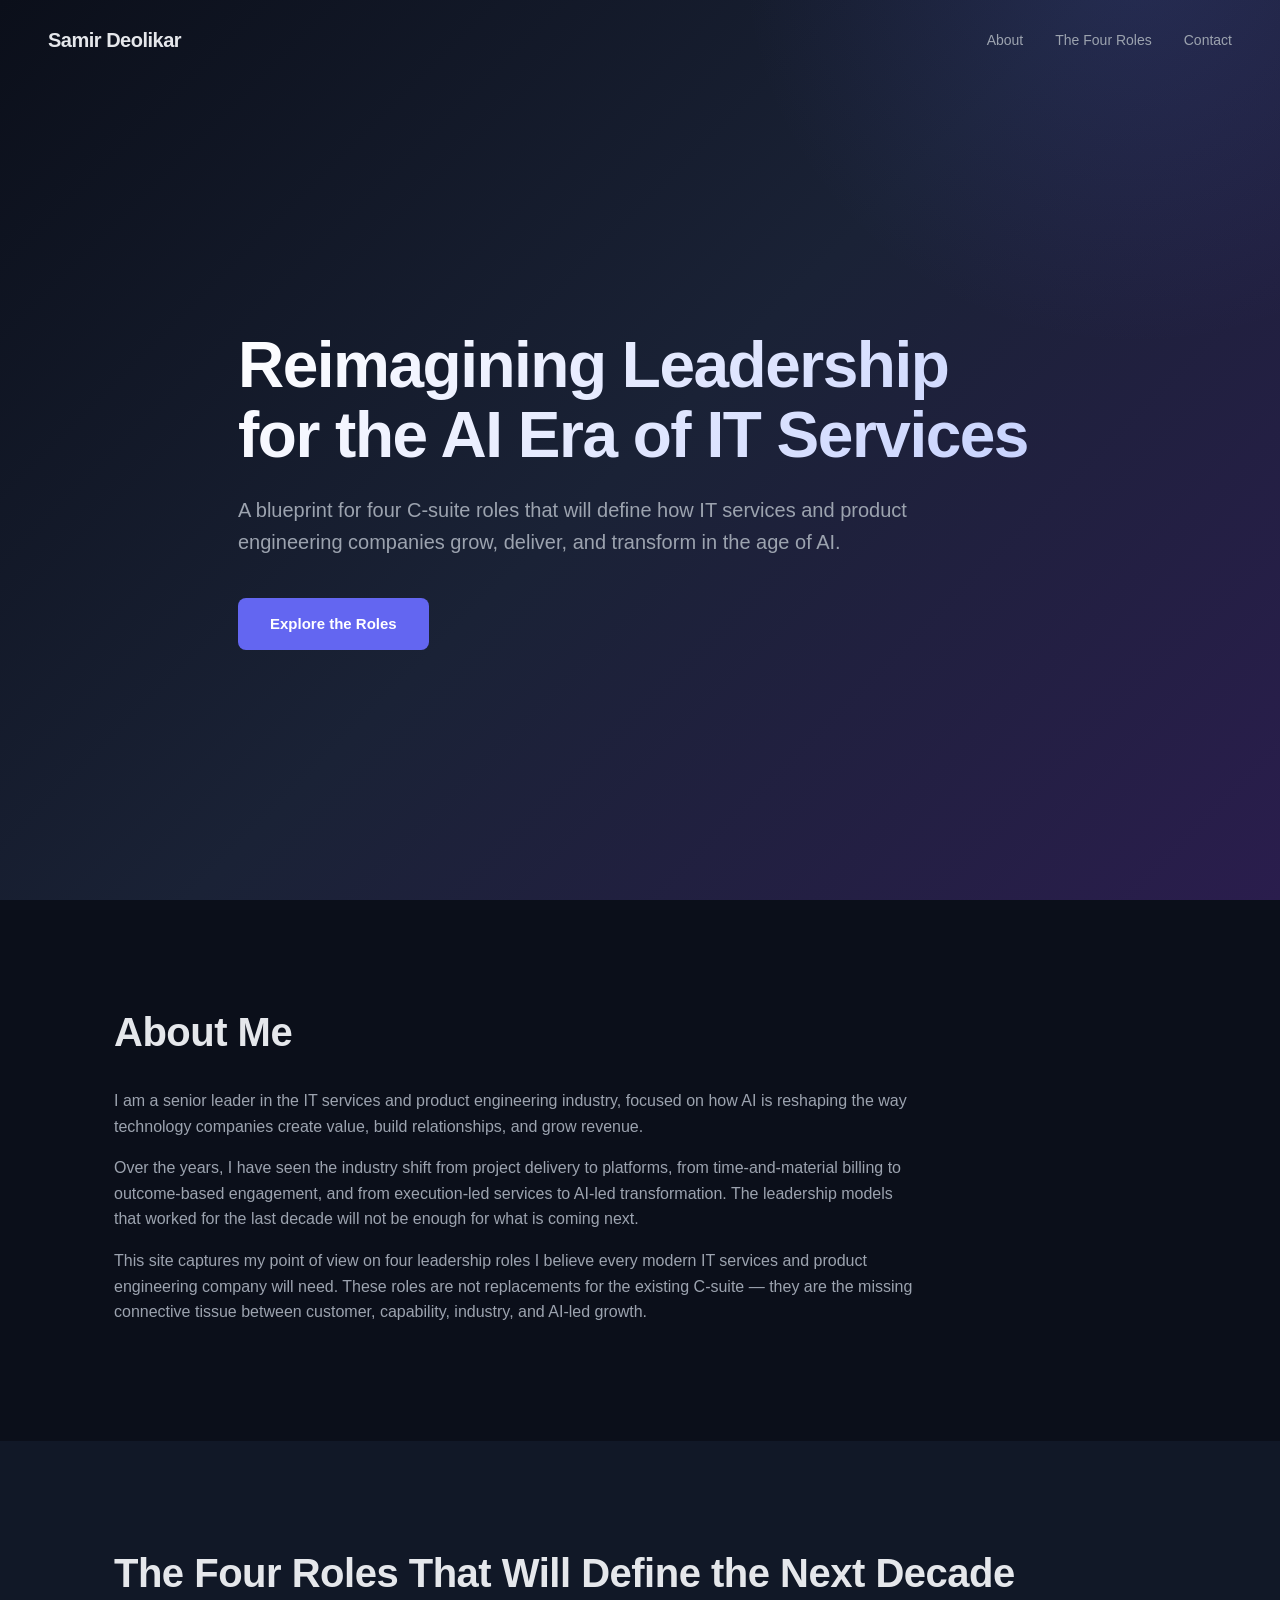
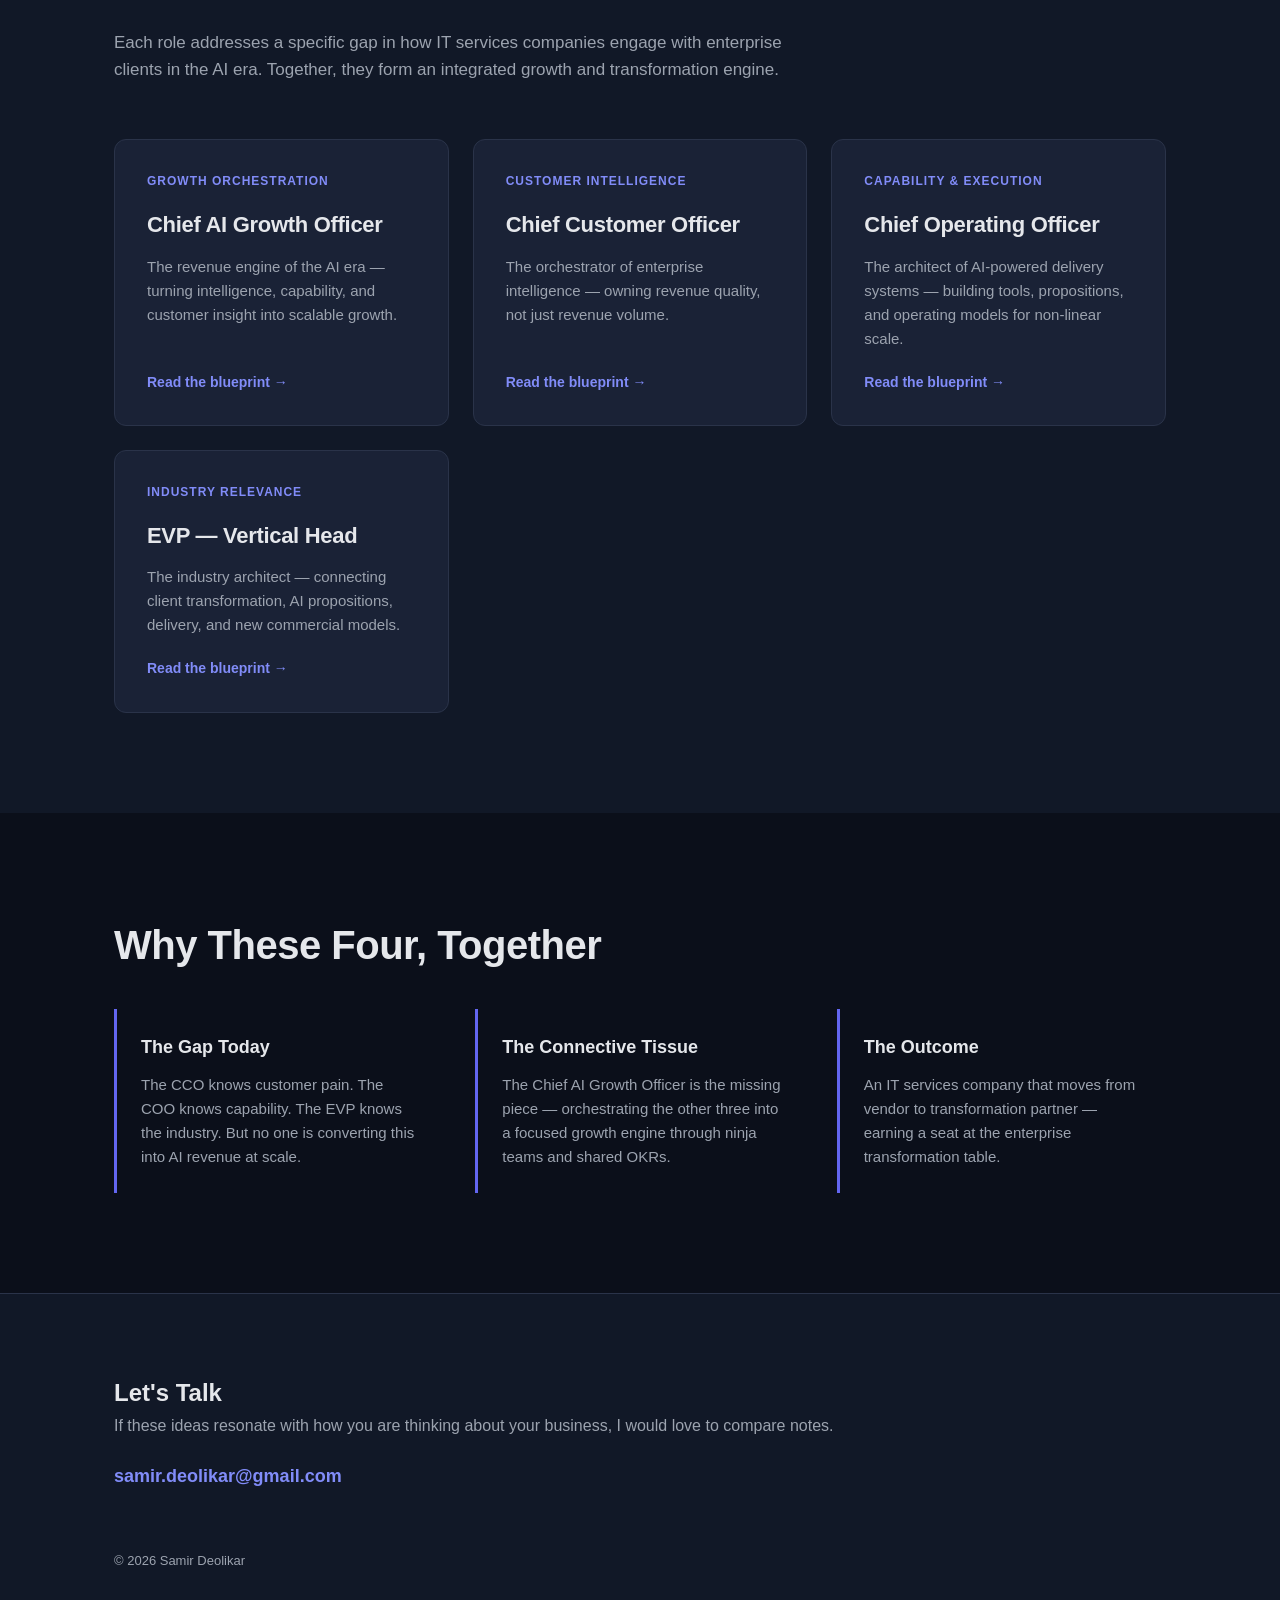
==== commit f5f32e02: "email updated" ====
--- a/index.html
+++ b/index.html
@@ -109,7 +109,7 @@
     <div class="container">
       <h2>Let's Talk</h2>
       <p>If these ideas resonate with how you are thinking about your business, I would love to compare notes.</p>
-      <p class="contact-email">samdeol.ai@gmail.com</p>
+      <p class="contact-email">samir.deolikar@gmail.com</p>
       <p class="copyright">© 2026 Samir Deolikar</p>
     </div>
   </footer>
--- a/styles.css
+++ b/styles.css
@@ -326,6 +326,56 @@
   font-size: clamp(16px, 2vw, 20px);
   color: var(--text-muted);
   max-width: 700px;
+}
+
+.essay-link {
+  display: block;
+  max-width: 700px;
+  margin-top: 36px;
+  padding: 22px 26px;
+  background: rgba(99, 102, 241, 0.08);
+  border: 1px solid var(--border);
+  border-left: 3px solid var(--accent);
+  border-radius: 10px;
+  text-decoration: none;
+  color: var(--text);
+  transition: all 0.2s;
+  position: relative;
+  z-index: 5;
+}
+
+.essay-link:hover {
+  background: rgba(99, 102, 241, 0.14);
+  border-color: var(--accent);
+  border-left-color: var(--accent-light);
+  transform: translateY(-2px);
+}
+
+.essay-link .essay-link-eyebrow {
+  display: block;
+  font-size: 11px;
+  font-weight: 700;
+  text-transform: uppercase;
+  letter-spacing: 1.5px;
+  color: var(--accent-light);
+  margin-bottom: 8px;
+}
+
+.essay-link .essay-link-title {
+  display: block;
+  font-size: 17px;
+  font-weight: 600;
+  line-height: 1.4;
+  color: var(--text);
+  margin-bottom: 10px;
+  letter-spacing: -0.2px;
+}
+
+.essay-link .essay-link-cta {
+  display: inline-block;
+  font-size: 13px;
+  font-weight: 600;
+  color: var(--accent-light);
 }
 
 .role-content {
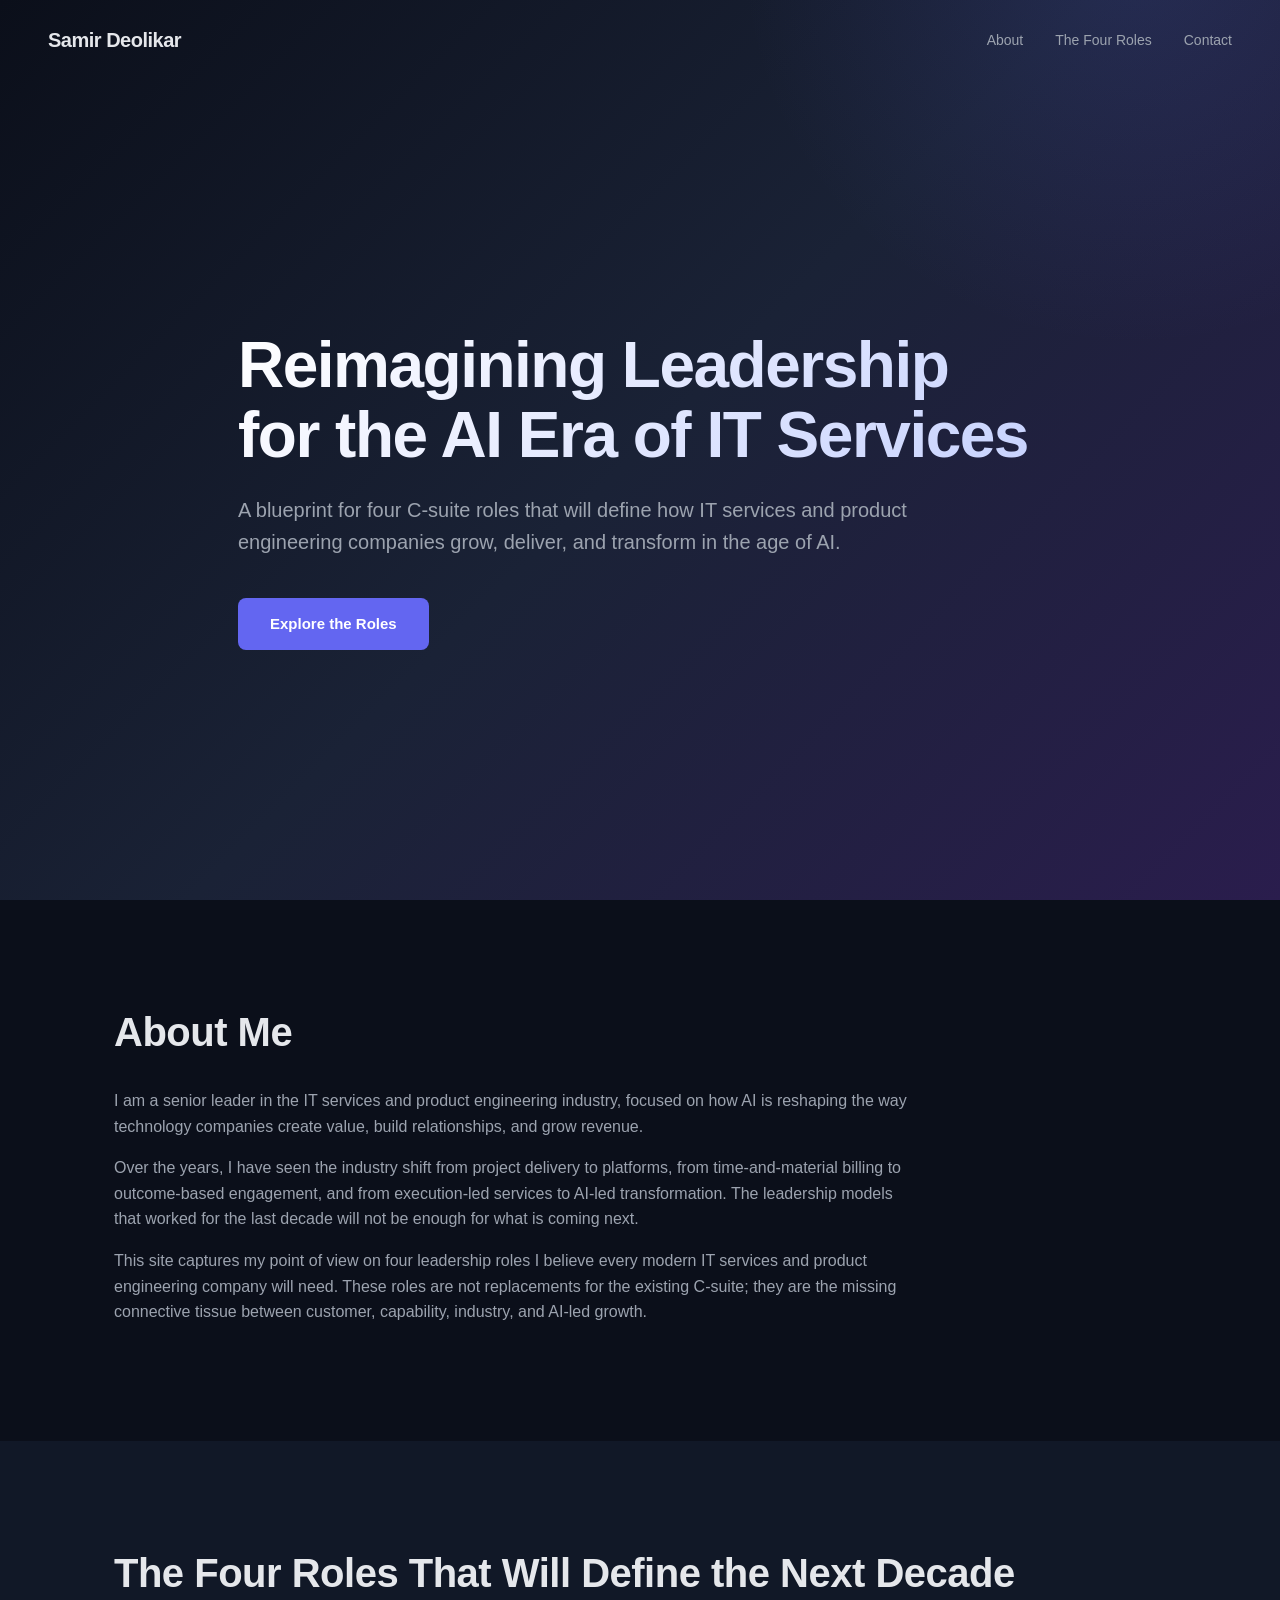
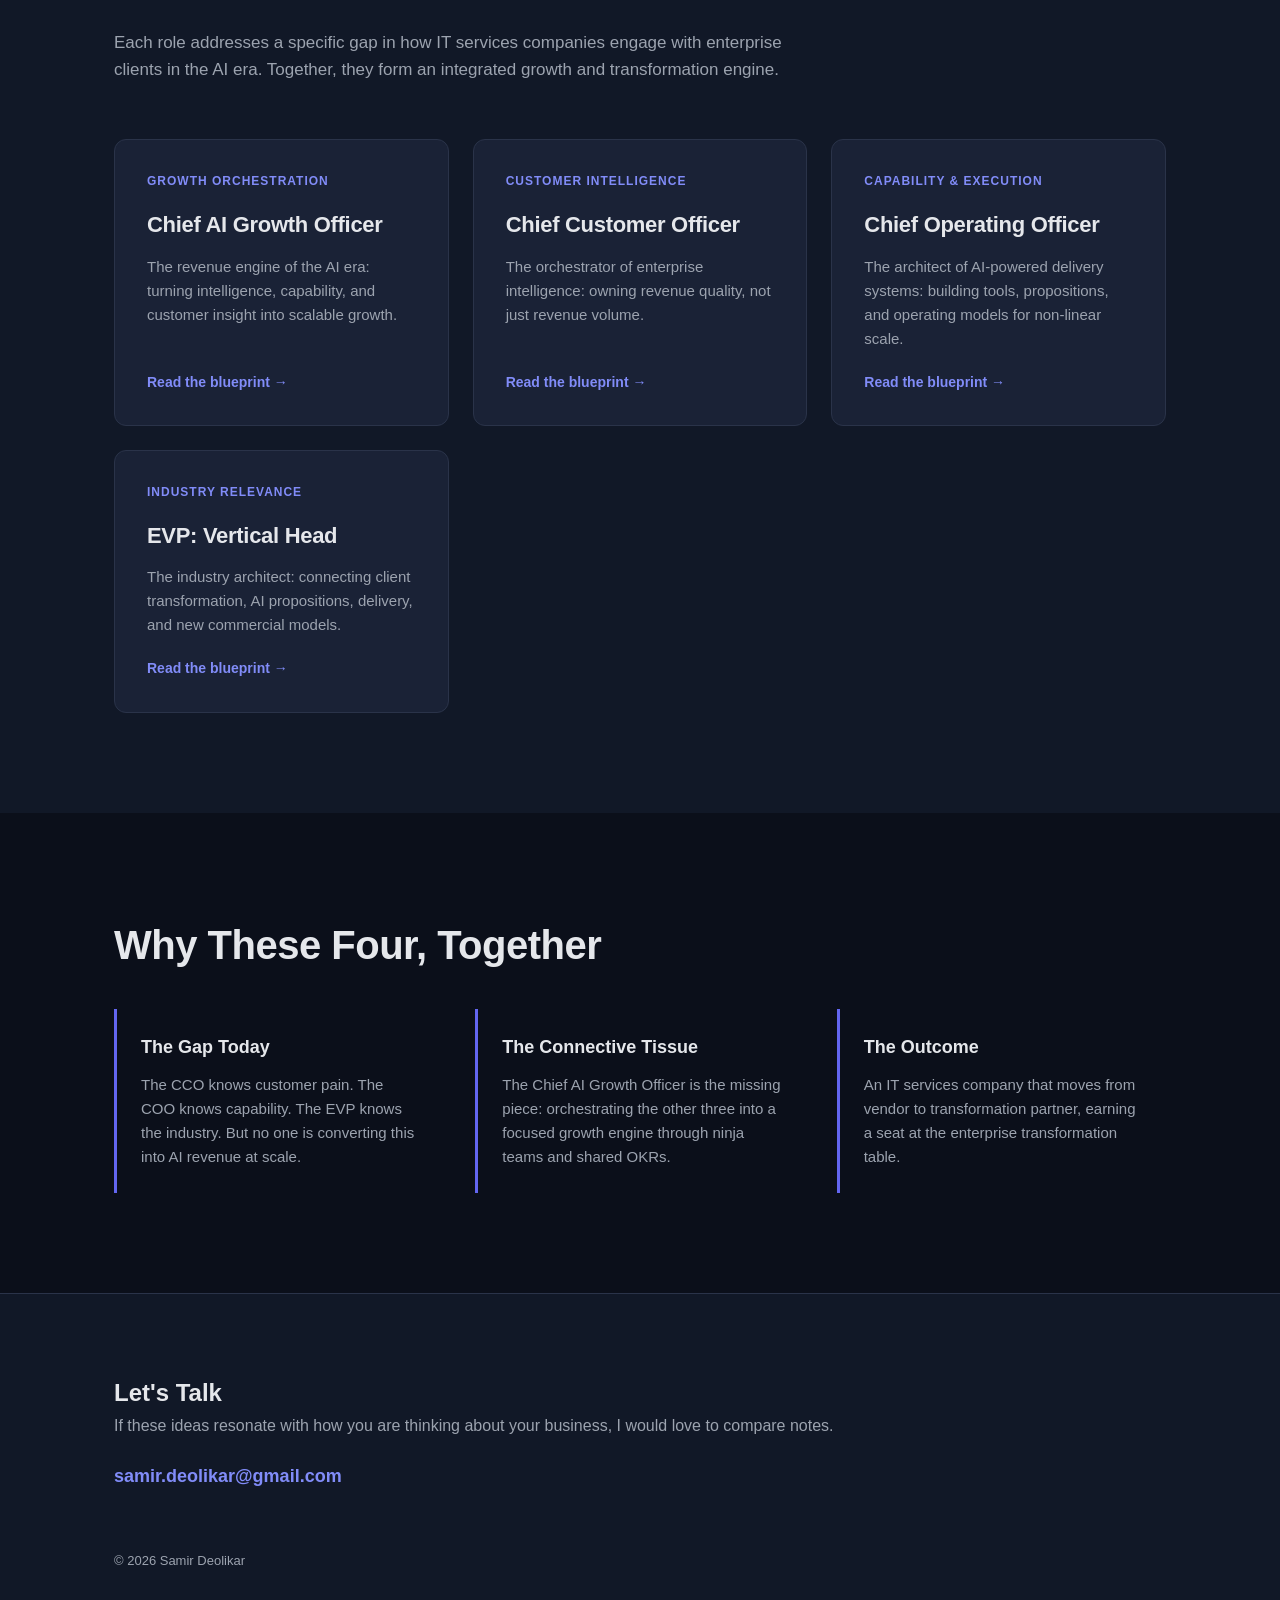
==== commit b9178584: "em dashes removal" ====
--- a/index.html
+++ b/index.html
@@ -4,7 +4,7 @@
 <head>
   <meta charset="UTF-8">
   <meta name="viewport" content="width=device-width, initial-scale=1.0">
-  <title>Samir Deolikarikar — Future of IT Services Leadership</title>
+  <title>Samir Deolikarikar: Future of IT Services Leadership</title>
   <link rel="stylesheet" href="styles.css">
 </head>
 
@@ -35,7 +35,7 @@
         billing to outcome-based engagement, and from execution-led services to AI-led transformation. The leadership
         models that worked for the last decade will not be enough for what is coming next.</p>
       <p>This site captures my point of view on four leadership roles I believe every modern IT services and product
-        engineering company will need. These roles are not replacements for the existing C-suite — they are the missing
+        engineering company will need. These roles are not replacements for the existing C-suite; they are the missing
         connective tissue between customer, capability, industry, and AI-led growth.</p>
     </div>
   </section>
@@ -50,7 +50,7 @@
         <a href="cago.html" class="role-card">
           <div class="role-tag">Growth Orchestration</div>
           <h3>Chief AI Growth Officer</h3>
-          <p class="role-summary">The revenue engine of the AI era — turning intelligence, capability, and customer
+          <p class="role-summary">The revenue engine of the AI era: turning intelligence, capability, and customer
             insight into scalable growth.</p>
           <span class="role-link">Read the blueprint →</span>
         </a>
@@ -58,7 +58,7 @@
         <a href="cco.html" class="role-card">
           <div class="role-tag">Customer Intelligence</div>
           <h3>Chief Customer Officer</h3>
-          <p class="role-summary">The orchestrator of enterprise intelligence — owning revenue quality, not just revenue
+          <p class="role-summary">The orchestrator of enterprise intelligence: owning revenue quality, not just revenue
             volume.</p>
           <span class="role-link">Read the blueprint →</span>
         </a>
@@ -66,15 +66,15 @@
         <a href="coo.html" class="role-card">
           <div class="role-tag">Capability & Execution</div>
           <h3>Chief Operating Officer</h3>
-          <p class="role-summary">The architect of AI-powered delivery systems — building tools, propositions, and
+          <p class="role-summary">The architect of AI-powered delivery systems: building tools, propositions, and
             operating models for non-linear scale.</p>
           <span class="role-link">Read the blueprint →</span>
         </a>
 
         <a href="evp.html" class="role-card">
           <div class="role-tag">Industry Relevance</div>
-          <h3>EVP — Vertical Head</h3>
-          <p class="role-summary">The industry architect — connecting client transformation, AI propositions, delivery,
+          <h3>EVP: Vertical Head</h3>
+          <p class="role-summary">The industry architect: connecting client transformation, AI propositions, delivery,
             and new commercial models.</p>
           <span class="role-link">Read the blueprint →</span>
         </a>
@@ -93,12 +93,12 @@
         </div>
         <div class="philosophy-item">
           <h4>The Connective Tissue</h4>
-          <p>The Chief AI Growth Officer is the missing piece — orchestrating the other three into a focused growth
+          <p>The Chief AI Growth Officer is the missing piece: orchestrating the other three into a focused growth
             engine through ninja teams and shared OKRs.</p>
         </div>
         <div class="philosophy-item">
           <h4>The Outcome</h4>
-          <p>An IT services company that moves from vendor to transformation partner — earning a seat at the enterprise
+          <p>An IT services company that moves from vendor to transformation partner, earning a seat at the enterprise
             transformation table.</p>
         </div>
       </div>
